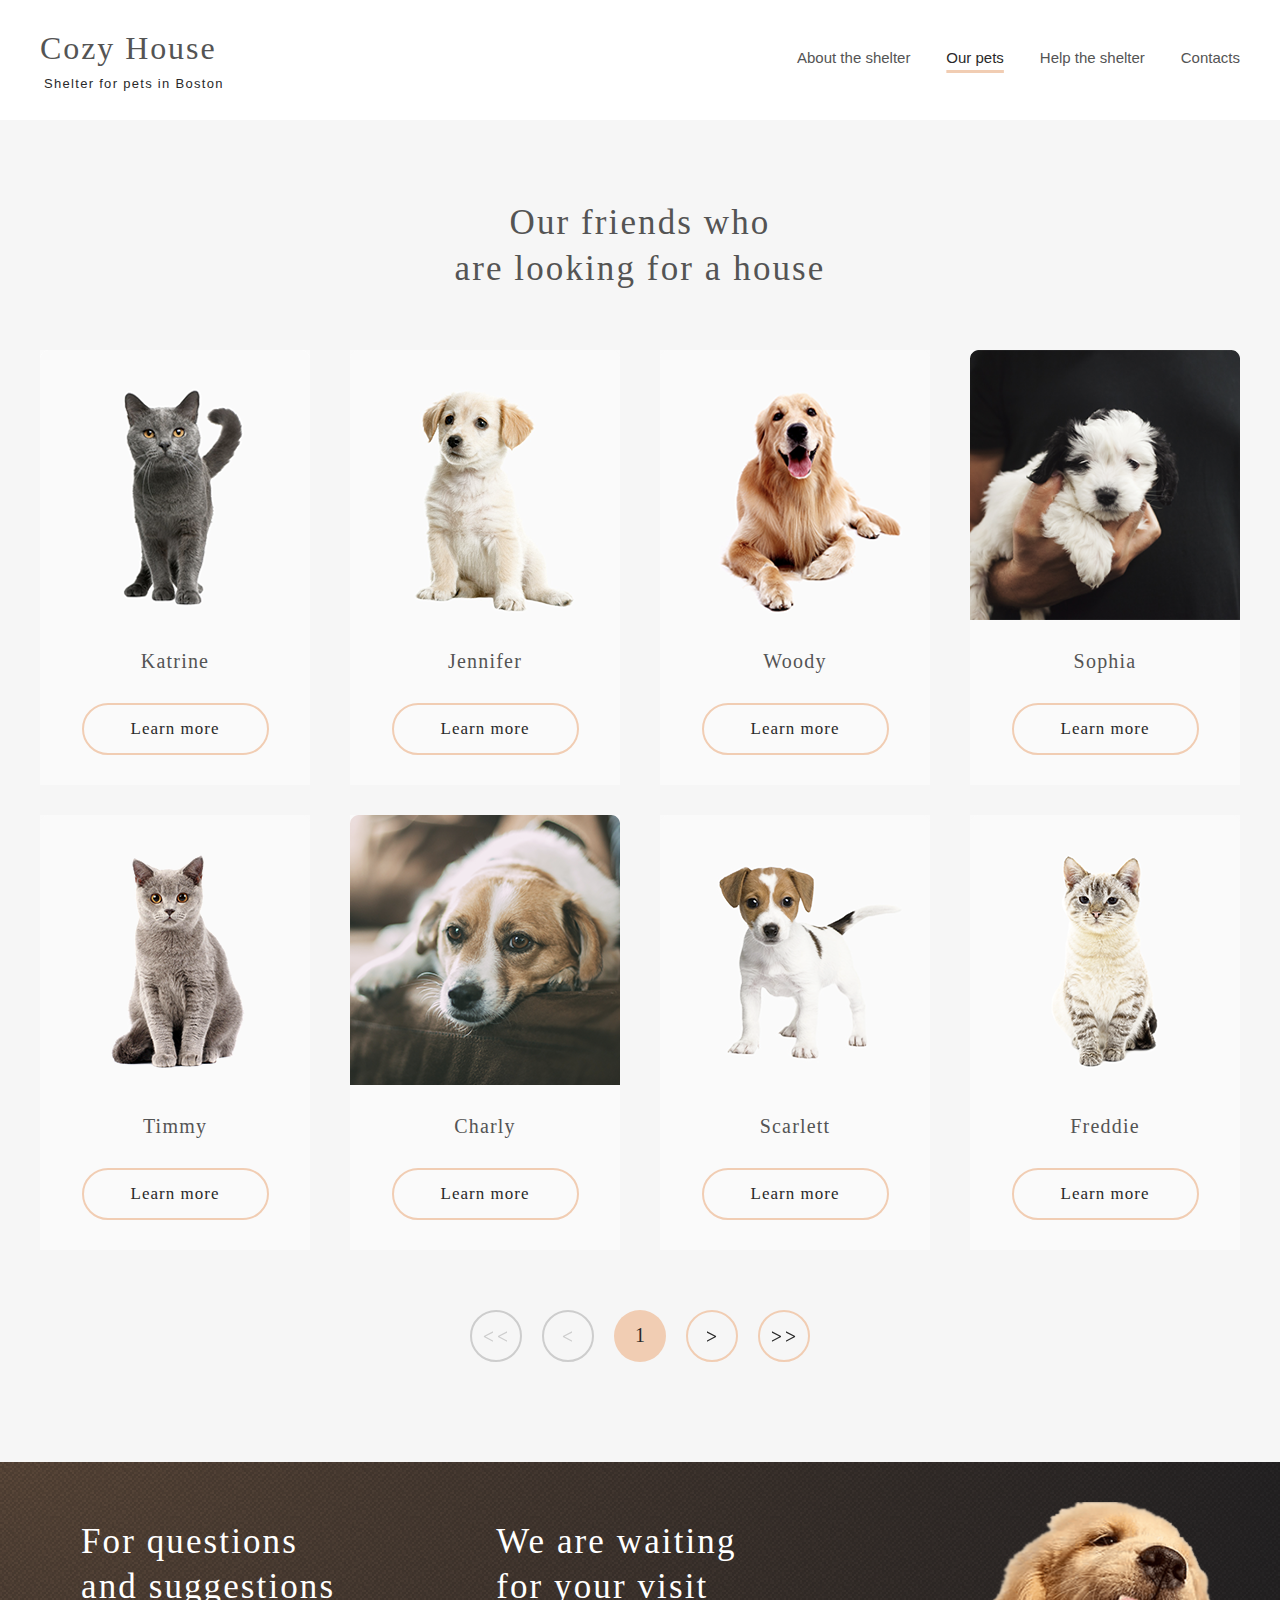
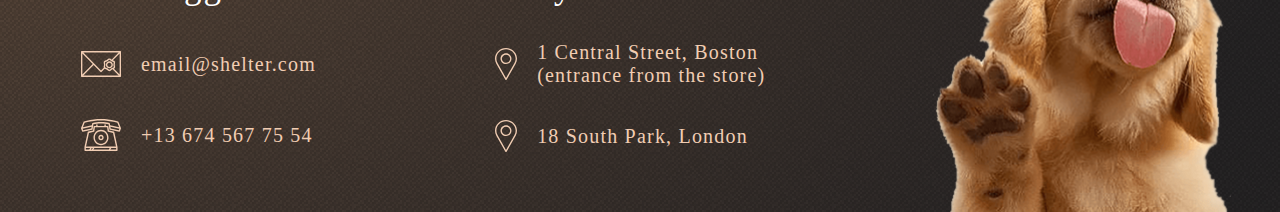
==== shelter/pets/index.html @ 056f2159 "Update index.html" ====
<!doctype html>
<html lang="en">
  <head>
    <meta charset="UTF-8">
    <meta content="ie=edge" http-equiv="X-UA-Compatible">
    <title>Our pets</title>
    <link href="style.css" media="screen" rel="stylesheet">
    <link rel="shortcut icon" href="../assets/icons/favicon.png" type="image/x-icon">
  </head>
  <body>
    <header>
      <div class="wrapper">
        <div class="header-logo">
          <h1>Cozy House</h1>
          <span>Shelter for pets in Boston</span>
        </div>
        <div class="header-nav">
          <a href="../main/index.html">About the shelter</a>
          <a class="active-page" href="#">Our pets</a>
          <a href="../main/index.html#how-help">Help the shelter</a>
          <a href="#footer">Contacts</a>
        </div>
      </div>
    </header>
    <section class="main">
      <div class="main-wrapper">
        <div class="main-title">
          <h3>
            Our friends who <br> are looking for a house
          </h3>
        </div>
        <div class="main-cards">
          <div class="main-cards-card">
            <img alt="" src="../assets/cards/katrine.png">
            <span>Katrine</span>
            <button>Learn more</button>
          </div>
          <div class="main-cards-card">
            <img alt="" src="../assets/cards/jennifer.png">
            <span>Jennifer</span>
            <button>Learn more</button>
          </div>
          <div class="main-cards-card">
            <img alt="" src="../assets/cards/woody.png">
            <span>Woody</span>
            <button>Learn more</button>
          </div>
          <div class="main-cards-card">
            <img alt="" src="../assets/cards/sophia.png">
            <span>Sophia</span>
            <button>Learn more</button>
          </div>
          <div class="main-cards-card">
            <img alt="" src="../assets/cards/timmy.png">
            <span>Timmy</span>
            <button>Learn more</button>
          </div>
          <div class="main-cards-card">
            <img alt="" src="../assets/cards/charly.png">
            <span>Charly</span>
            <button>Learn more</button>
          </div>
          <div class="main-cards-card">
            <img alt="" src="../assets/cards/scarlet.png">
            <span>Scarlett</span>
            <button>Learn more</button>
          </div>
          <div class="main-cards-card">
            <img alt="" src="../assets/cards/freddie.png">
            <span>Freddie</span>
            <button>Learn more</button>
          </div>
        </div>
        <div class="main-buttons">
          <button style="background-image: url(../assets/icons/first.svg)" class="disabled main-buttons-first"></button>
          <button style="background-image: url(../assets/icons/previous.svg)"
                  class="disabled main-buttons-previous"></button>
          <button class="main-buttons-current">1</button>
          <button style="background-image: url(../assets/icons/next.svg)" class="main-buttons-next"></button>
          <button style="background-image: url(../assets/icons/last.svg)" class="main-buttons-last"></button>
        </div>
      </div>
    </section>
    <footer id="footer">
      <div class="footer-wrapper">
        <div class="contacts">
          <h3>For questions <br> and suggestions</h3>
          <div class="email">
            <a href="mailto:email@shelter.com">
              <img alt="email" src="../assets/icons/mail.svg">
              email@shelter.com
            </a>
          </div>
          <div class="phone">
            <a href="tel:+136745677554">
              <img alt="phone" src="../assets/icons/phone.svg">
              +13 674 567 75 54
            </a>
          </div>
        </div>
        <div class="location">
          <h3>We are waiting <br> for your visit</h3>
          <div class="location-boston">
            <a href="https://goo.gl/maps/7cf2L5GJ5AX2Ud5y5" target="_blank">
              <img alt="pin" src="../assets/icons/pin.svg">
              1 Central Street, Boston <br>
              (entrance
              from the store)
            </a>
          </div>
          <div class="location-lindon">
            <a href="https://goo.gl/maps/xNf16CDKiqx4kDA86" target="_blank">
              <img alt="pin" src="../assets/icons/pin.svg">
              18 South Park, London
            </a>
          </div>
        </div>
        <div class="footer-puppy">

        </div>
      </div>
    </footer>
    <script src="script.js"></script>
  </body>
</html>
---- shelter/pets/style.css ----
@import "../styles/header.css";
@import "../styles/pets.css";
@import "../styles/footer.css";

* {
  margin: 0;
}

body {
  display: flex;
  flex-direction: column;
  justify-content: center;
  align-items: center;
  flex-wrap: wrap;
}

button {
  transition: 0.3s;
}

button:hover {
  background: #FDDCC4;
  border: 2px solid #FDDCC4;
}

header {
  height: 120px;
}

.header-logo span,.header-nav .active-page  {
  color: #292929;
}

.header-logo h1, .header-nav a {
  color: #545454;
}

.header-nav a:hover {
  color: #292929;
}

.header-nav .active-page:hover {
  color: #292929;
}

.preload * {
  -webkit-transition: none !important;
  -moz-transition: none !important;
  -ms-transition: none !important;
  -o-transition: none !important;
}
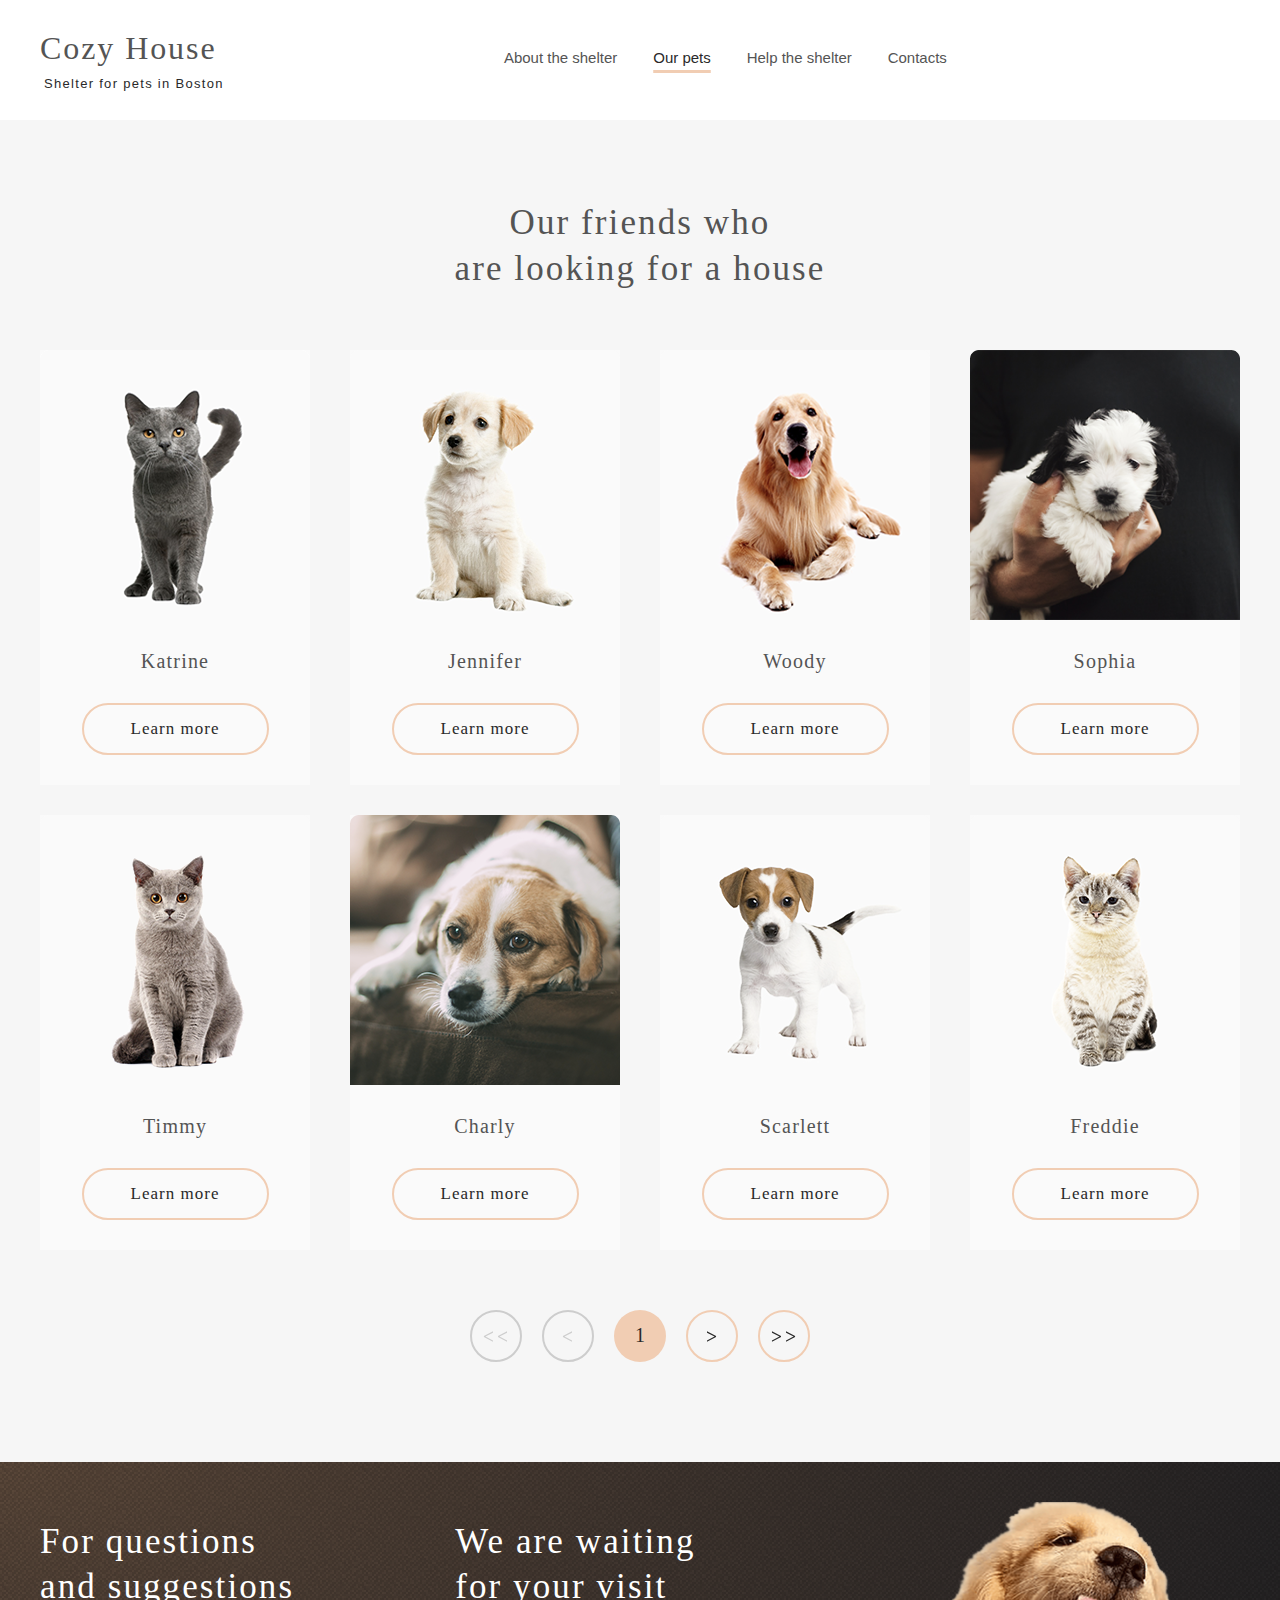
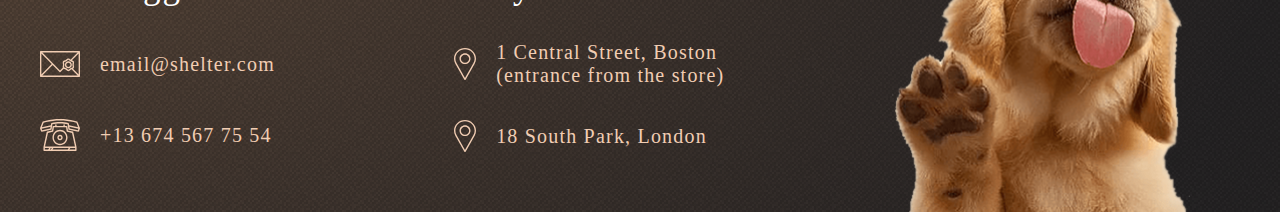
==== commit afa57ccf: "feat: done pets page for 768 and 320 (2.04.2023 21:38)" ====
--- a/shelter/pets/index.html
+++ b/shelter/pets/index.html
@@ -1,125 +1,131 @@
-<!doctype html>
-<html lang="en">
-  <head>
-    <meta charset="UTF-8">
-    <meta content="ie=edge" http-equiv="X-UA-Compatible">
-    <title>Our pets</title>
-    <link href="style.css" media="screen" rel="stylesheet">
-    <link rel="shortcut icon" href="../assets/icons/favicon.png" type="image/x-icon">
-  </head>
-  <body>
-    <header>
-      <div class="wrapper">
-        <div class="header-logo">
-          <h1>Cozy House</h1>
-          <span>Shelter for pets in Boston</span>
-        </div>
-        <div class="header-nav">
-          <a href="../main/index.html">About the shelter</a>
-          <a class="active-page" href="#">Our pets</a>
-          <a href="../main/index.html#how-help">Help the shelter</a>
-          <a href="#footer">Contacts</a>
-        </div>
-      </div>
-    </header>
-    <section class="main">
-      <div class="main-wrapper">
-        <div class="main-title">
-          <h3>
-            Our friends who <br> are looking for a house
-          </h3>
-        </div>
-        <div class="main-cards">
-          <div class="main-cards-card">
-            <img alt="" src="../assets/cards/katrine.png">
-            <span>Katrine</span>
-            <button>Learn more</button>
-          </div>
-          <div class="main-cards-card">
-            <img alt="" src="../assets/cards/jennifer.png">
-            <span>Jennifer</span>
-            <button>Learn more</button>
-          </div>
-          <div class="main-cards-card">
-            <img alt="" src="../assets/cards/woody.png">
-            <span>Woody</span>
-            <button>Learn more</button>
-          </div>
-          <div class="main-cards-card">
-            <img alt="" src="../assets/cards/sophia.png">
-            <span>Sophia</span>
-            <button>Learn more</button>
-          </div>
-          <div class="main-cards-card">
-            <img alt="" src="../assets/cards/timmy.png">
-            <span>Timmy</span>
-            <button>Learn more</button>
-          </div>
-          <div class="main-cards-card">
-            <img alt="" src="../assets/cards/charly.png">
-            <span>Charly</span>
-            <button>Learn more</button>
-          </div>
-          <div class="main-cards-card">
-            <img alt="" src="../assets/cards/scarlet.png">
-            <span>Scarlett</span>
-            <button>Learn more</button>
-          </div>
-          <div class="main-cards-card">
-            <img alt="" src="../assets/cards/freddie.png">
-            <span>Freddie</span>
-            <button>Learn more</button>
-          </div>
-        </div>
-        <div class="main-buttons">
-          <button style="background-image: url(../assets/icons/first.svg)" class="disabled main-buttons-first"></button>
-          <button style="background-image: url(../assets/icons/previous.svg)"
-                  class="disabled main-buttons-previous"></button>
-          <button class="main-buttons-current">1</button>
-          <button style="background-image: url(../assets/icons/next.svg)" class="main-buttons-next"></button>
-          <button style="background-image: url(../assets/icons/last.svg)" class="main-buttons-last"></button>
-        </div>
-      </div>
-    </section>
-    <footer id="footer">
-      <div class="footer-wrapper">
-        <div class="contacts">
-          <h3>For questions <br> and suggestions</h3>
-          <div class="email">
-            <a href="mailto:email@shelter.com">
-              <img alt="email" src="../assets/icons/mail.svg">
-              email@shelter.com
-            </a>
-          </div>
-          <div class="phone">
-            <a href="tel:+136745677554">
-              <img alt="phone" src="../assets/icons/phone.svg">
-              +13 674 567 75 54
-            </a>
-          </div>
-        </div>
-        <div class="location">
-          <h3>We are waiting <br> for your visit</h3>
-          <div class="location-boston">
-            <a href="https://goo.gl/maps/7cf2L5GJ5AX2Ud5y5" target="_blank">
-              <img alt="pin" src="../assets/icons/pin.svg">
-              1 Central Street, Boston <br>
-              (entrance
-              from the store)
-            </a>
-          </div>
-          <div class="location-lindon">
-            <a href="https://goo.gl/maps/xNf16CDKiqx4kDA86" target="_blank">
-              <img alt="pin" src="../assets/icons/pin.svg">
-              18 South Park, London
-            </a>
-          </div>
-        </div>
-        <div class="footer-puppy">
-
-        </div>
-      </div>
-    </footer>
-    <script src="script.js"></script>
-  </body>
-</html>
+<!doctype html>
+<html lang="en">
+  <head>
+    <meta charset="UTF-8">
+    <meta content="ie=edge" http-equiv="X-UA-Compatible">
+    <title>Our pets</title>
+    <link href="style.css" media="screen" rel="stylesheet">
+    <link rel="shortcut icon" href="../assets/icons/favicon.png" type="image/x-icon">
+  </head>
+  <body>
+    <header>
+      <div class="wrapper">
+        <div class="header-logo">
+          <a href="../main/index.html"><h1>Cozy House</h1></a>
+          <span>Shelter for pets in Boston</span>
+        </div>
+        <div class="header-nav">
+          <a href="../main/index.html">About the shelter</a>
+          <a class="active-page" href="#">Our pets</a>
+          <a href="../main/index.html#how-help">Help the shelter</a>
+          <a href="#footer">Contacts</a>
+        </div>
+        <div class="burger-menu">
+          <input id="burger-menu-toggler" type="checkbox">
+          <label class="burger-menu-button" for="burger-menu-toggler">
+            <span></span>
+          </label>
+        </div>
+      </div>
+    </header>
+    <section class="main">
+      <div class="main-wrapper">
+        <div class="main-title">
+          <h3>
+            Our friends who <br> are looking for a house
+          </h3>
+        </div>
+        <div class="main-cards">
+          <div class="main-cards-card">
+            <img alt="" src="../assets/cards/katrine.png">
+            <span>Katrine</span>
+            <button>Learn more</button>
+          </div>
+          <div class="main-cards-card">
+            <img alt="" src="../assets/cards/jennifer.png">
+            <span>Jennifer</span>
+            <button>Learn more</button>
+          </div>
+          <div class="main-cards-card">
+            <img alt="" src="../assets/cards/woody.png">
+            <span>Woody</span>
+            <button>Learn more</button>
+          </div>
+          <div class="main-cards-card">
+            <img alt="" src="../assets/cards/sophia.png">
+            <span>Sophia</span>
+            <button>Learn more</button>
+          </div>
+          <div class="main-cards-card">
+            <img alt="" src="../assets/cards/timmy.png">
+            <span>Timmy</span>
+            <button>Learn more</button>
+          </div>
+          <div class="main-cards-card">
+            <img alt="" src="../assets/cards/charly.png">
+            <span>Charly</span>
+            <button>Learn more</button>
+          </div>
+          <div class="main-cards-card">
+            <img alt="" src="../assets/cards/scarlet.png">
+            <span>Scarlett</span>
+            <button>Learn more</button>
+          </div>
+          <div class="main-cards-card">
+            <img alt="" src="../assets/cards/freddie.png">
+            <span>Freddie</span>
+            <button>Learn more</button>
+          </div>
+        </div>
+        <div class="main-buttons">
+          <button style="background-image: url(../assets/icons/first.svg)" class="disabled main-buttons-first"></button>
+          <button style="background-image: url(../assets/icons/previous.svg)"
+                  class="disabled main-buttons-previous"></button>
+          <button class="main-buttons-current">1</button>
+          <button style="background-image: url(../assets/icons/next.svg)" class="main-buttons-next"></button>
+          <button style="background-image: url(../assets/icons/last.svg)" class="main-buttons-last"></button>
+        </div>
+      </div>
+    </section>
+    <footer id="footer">
+      <div class="footer-wrapper">
+        <div class="contacts">
+          <h3>For questions <br> and suggestions</h3>
+          <div class="email">
+            <a href="mailto:email@shelter.com">
+              <img alt="email" src="../assets/icons/mail.svg">
+              email@shelter.com
+            </a>
+          </div>
+          <div class="phone">
+            <a href="tel:+136745677554">
+              <img alt="phone" src="../assets/icons/phone.svg">
+              +13 674 567 75 54
+            </a>
+          </div>
+        </div>
+        <div class="location">
+          <h3>We are waiting <br> for your visit</h3>
+          <div class="location-boston">
+            <a href="https://goo.gl/maps/7cf2L5GJ5AX2Ud5y5" target="_blank">
+              <img alt="pin" src="../assets/icons/pin.svg">
+              1 Central Street, Boston <br>
+              (entrance
+              from the store)
+            </a>
+          </div>
+          <div class="location-lindon">
+            <a href="https://goo.gl/maps/xNf16CDKiqx4kDA86" target="_blank">
+              <img alt="pin" src="../assets/icons/pin.svg">
+              18 South Park, London
+            </a>
+          </div>
+        </div>
+        <div class="footer-puppy">
+
+        </div>
+      </div>
+    </footer>
+    <script src="script.js"></script>
+  </body>
+</html>--- a/shelter/pets/style.css
+++ b/shelter/pets/style.css
@@ -1,51 +1,62 @@
-@import "../styles/header.css";
-@import "../styles/pets.css";
-@import "../styles/footer.css";
-
-* {
-  margin: 0;
-}
-
-body {
-  display: flex;
-  flex-direction: column;
-  justify-content: center;
-  align-items: center;
-  flex-wrap: wrap;
-}
-
-button {
-  transition: 0.3s;
-}
-
-button:hover {
-  background: #FDDCC4;
-  border: 2px solid #FDDCC4;
-}
-
-header {
-  height: 120px;
-}
-
-.header-logo span,.header-nav .active-page  {
-  color: #292929;
-}
-
-.header-logo h1, .header-nav a {
-  color: #545454;
-}
-
-.header-nav a:hover {
-  color: #292929;
-}
-
-.header-nav .active-page:hover {
-  color: #292929;
-}
-
-.preload * {
-  -webkit-transition: none !important;
-  -moz-transition: none !important;
-  -ms-transition: none !important;
-  -o-transition: none !important;
+@import "../styles/header.css";
+@import "../styles/pets.css";
+@import "../styles/footer.css";
+
+* {
+  margin: 0;
+  scroll-behavior: smooth;
+}
+
+body {
+  display: flex;
+  flex-direction: column;
+  justify-content: center;
+  align-items: center;
+  flex-wrap: wrap;
+}
+
+button {
+  transition: 0.3s;
+}
+
+button:hover {
+  background: #FDDCC4;
+  border: 2px solid #FDDCC4;
+}
+
+header {
+  height: 120px;
+}
+
+.header-logo span,.header-nav .active-page  {
+  color: #292929;
+}
+
+.header-logo h1, .header-nav a {
+  color: #545454;
+}
+
+.header-nav a:hover {
+  color: #292929;
+}
+
+.header-nav .active-page:hover {
+  color: #292929;
+}
+
+.burger-menu-button > span,
+.burger-menu-button > span::before,
+.burger-menu-button > span::after {
+  background-color: #000000;
+}
+
+.preload * {
+  -webkit-transition: none !important;
+  -moz-transition: none !important;
+  -ms-transition: none !important;
+  -o-transition: none !important;
+}
+
+::-webkit-scrollbar {
+  display: none;
 }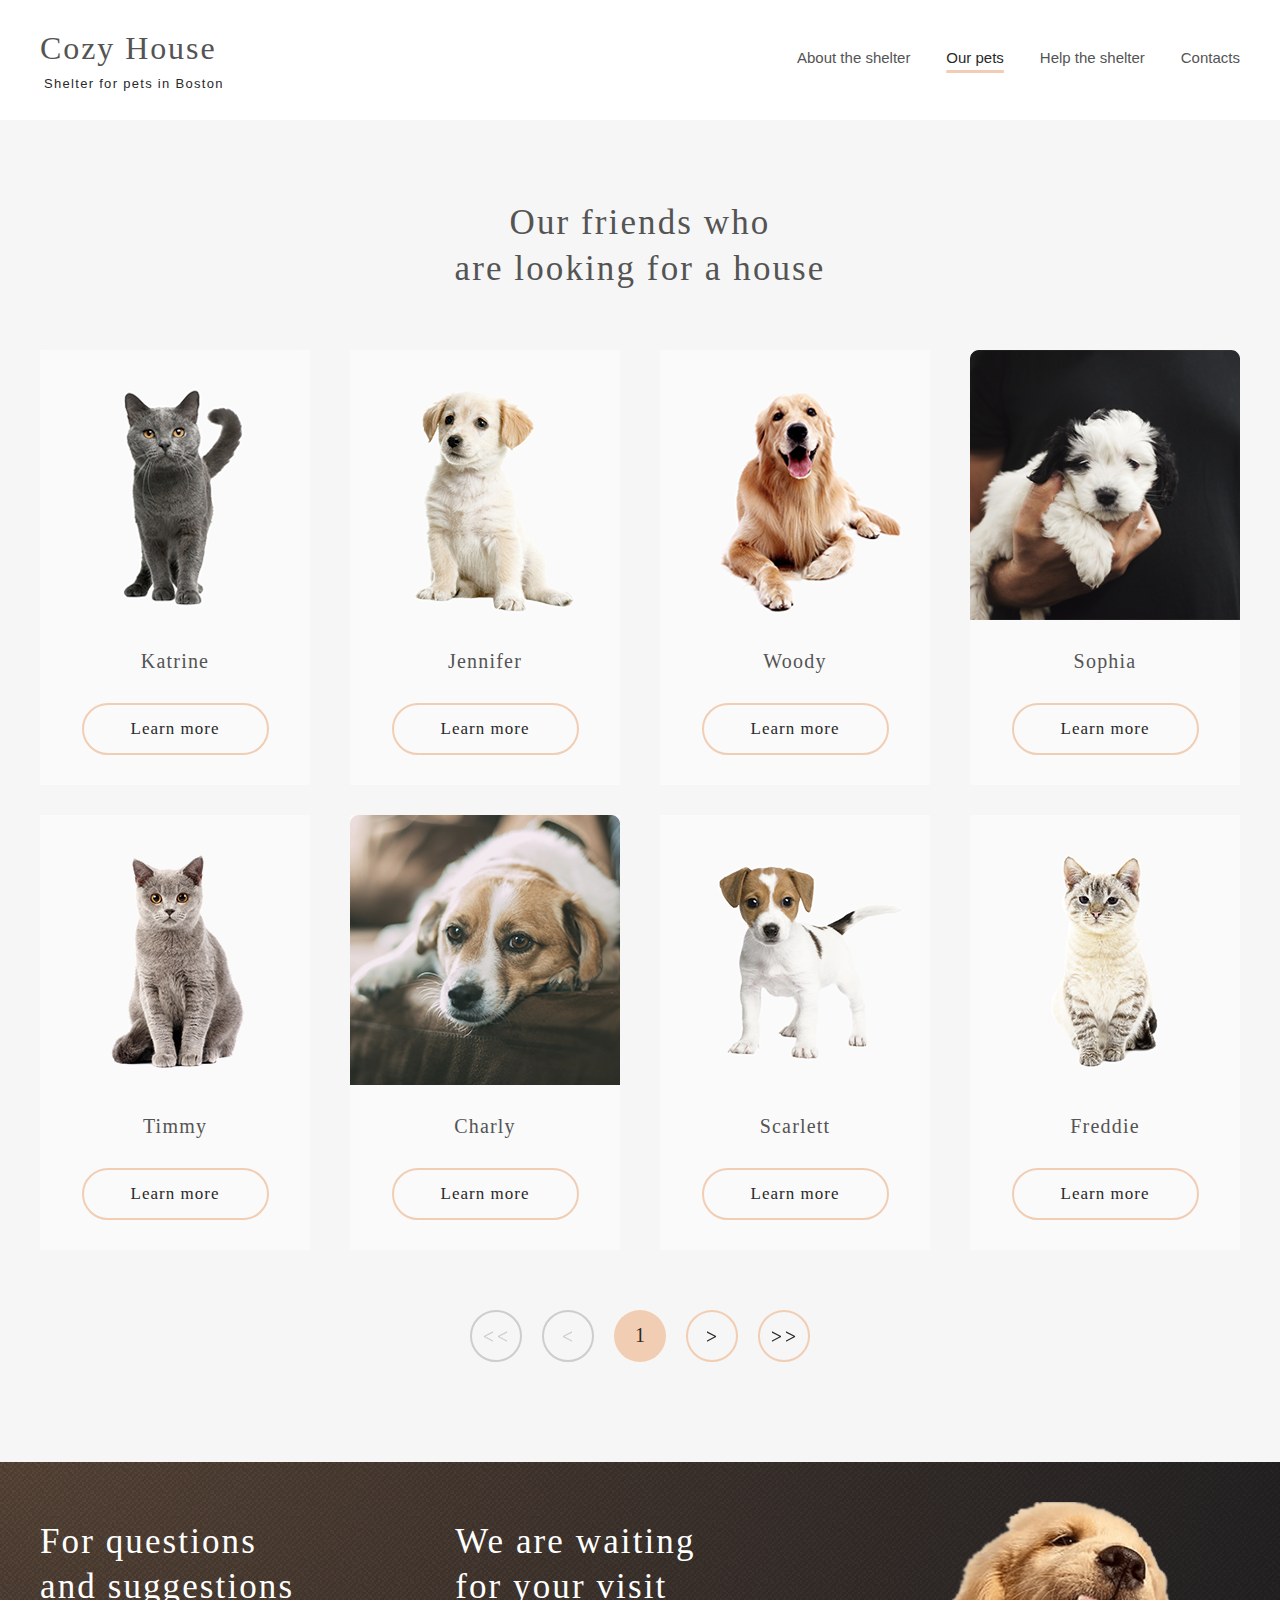
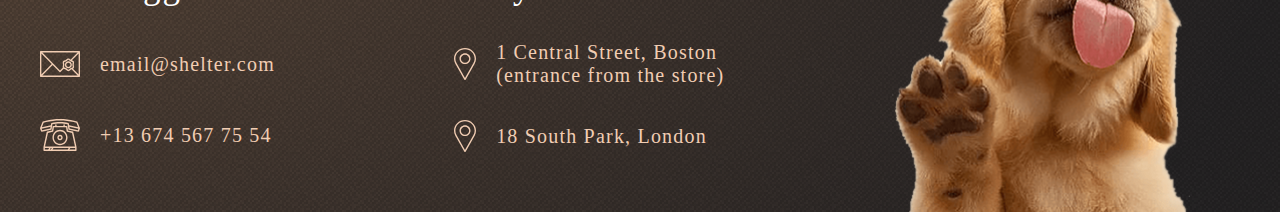
==== commit ed1b46a2: "fix: fix bug with tablet version on mobile (2.04.2023 22:01)" ====
--- a/shelter/pets/index.html
+++ b/shelter/pets/index.html
@@ -2,6 +2,7 @@
 <html lang="en">
   <head>
     <meta charset="UTF-8">
+    <meta name="viewport" content="width=device-width, initial-scale=1.0">
     <meta content="ie=edge" http-equiv="X-UA-Compatible">
     <title>Our pets</title>
     <link href="style.css" media="screen" rel="stylesheet">
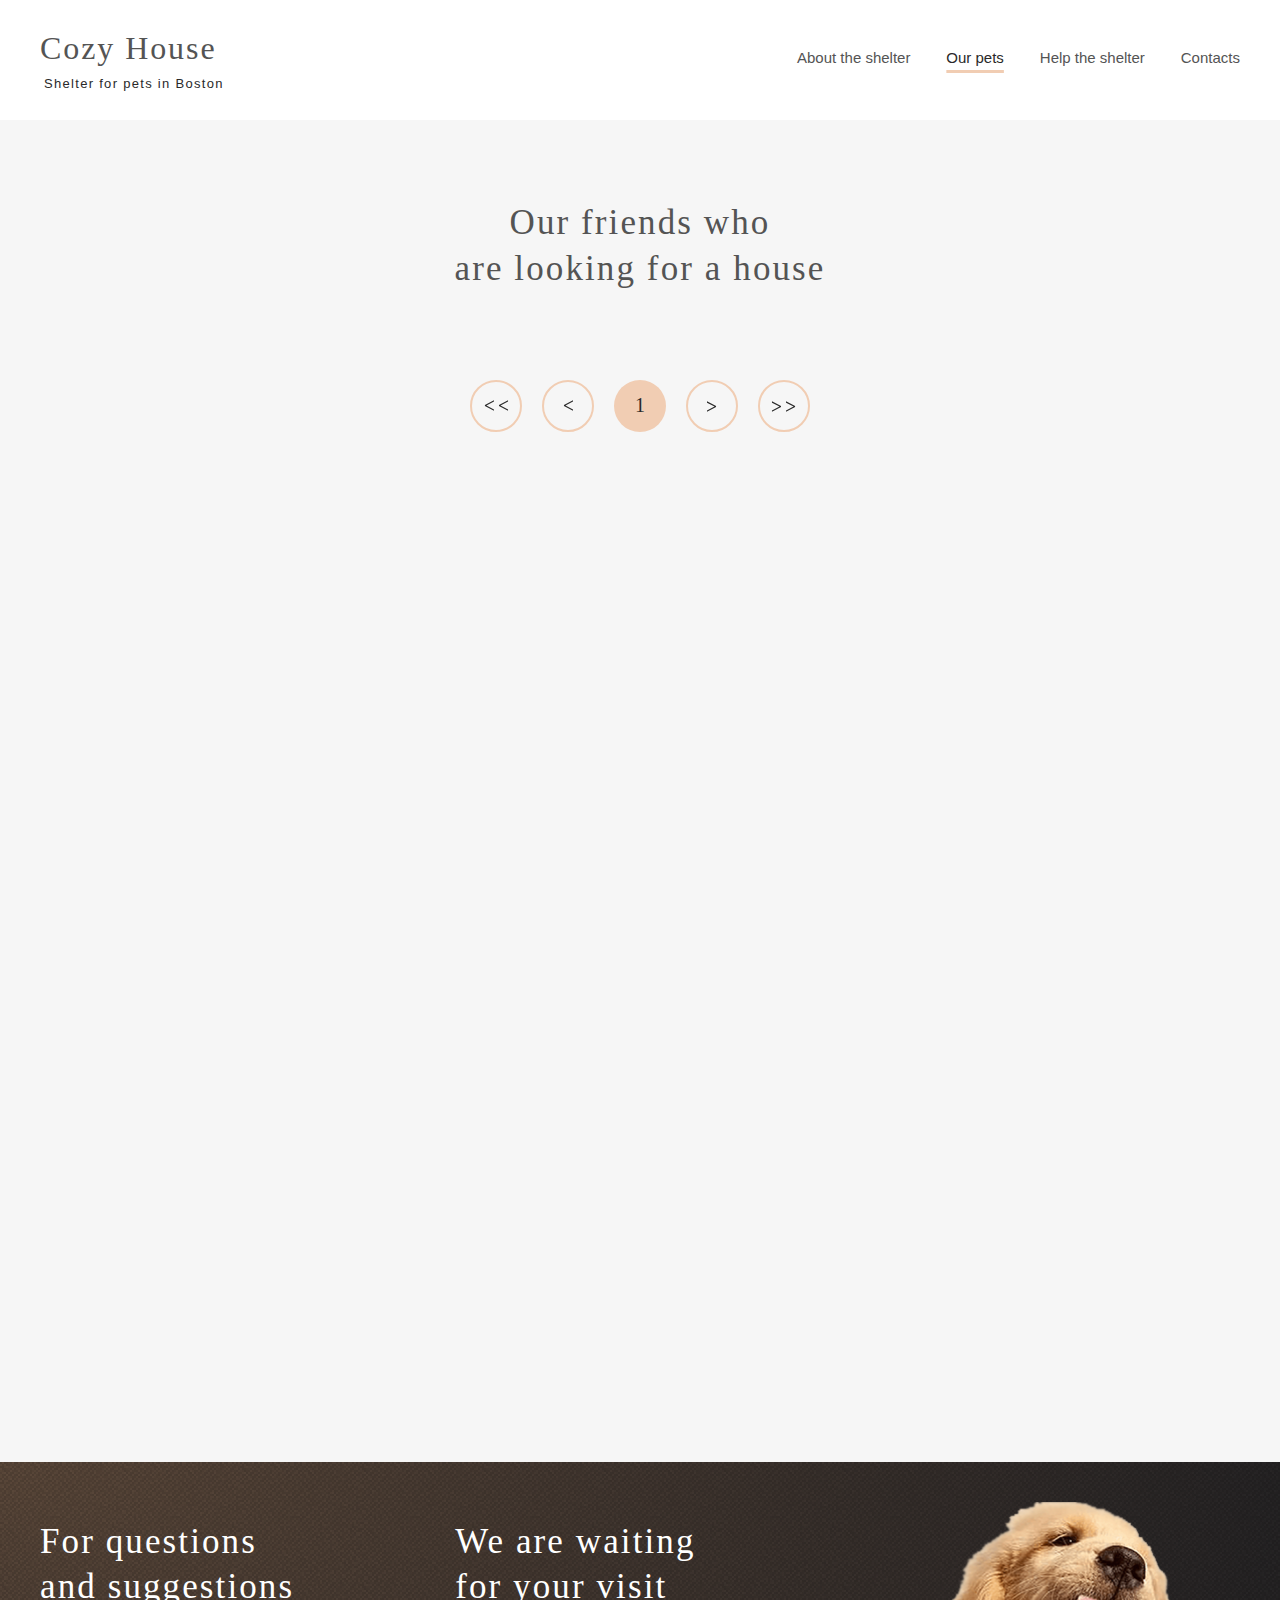
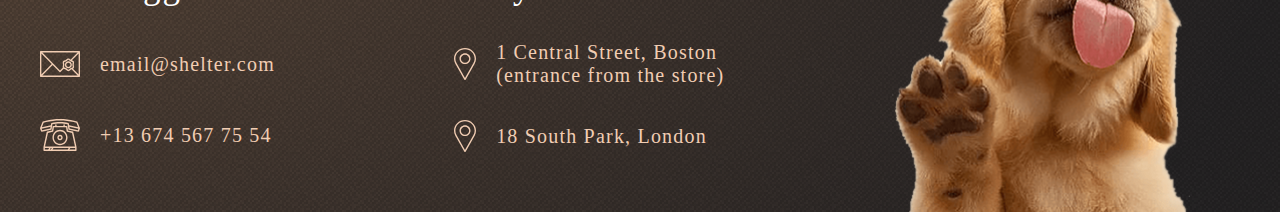
==== commit c0577241: "feat: add pagination, and little fix slider bugs(10.04.2023 21:58)" ====
--- a/shelter/pets/index.html
+++ b/shelter/pets/index.html
@@ -27,6 +27,13 @@
             <span></span>
           </label>
         </div>
+        <div style="right: -100%" class="header-mobile-menu-background"></div>
+        <div style="right: -100%" class="header-mobile-menu">
+          <a class="header-mobile-menu-link" href="../main/index.html">About the shelter</a>
+          <a class="header-mobile-menu-link active-page" href="../pets/index.html">Our pets</a>
+          <a class="header-mobile-menu-link" href="../main/index.html#how-help">Help the shelter</a>
+          <a class="header-mobile-menu-link" href="#footer">Contacts</a>
+        </div>
       </div>
     </header>
     <section class="main">
@@ -37,51 +44,12 @@
           </h3>
         </div>
         <div class="main-cards">
-          <div class="main-cards-card">
-            <img alt="" src="../assets/cards/katrine.png">
-            <span>Katrine</span>
-            <button>Learn more</button>
-          </div>
-          <div class="main-cards-card">
-            <img alt="" src="../assets/cards/jennifer.png">
-            <span>Jennifer</span>
-            <button>Learn more</button>
-          </div>
-          <div class="main-cards-card">
-            <img alt="" src="../assets/cards/woody.png">
-            <span>Woody</span>
-            <button>Learn more</button>
-          </div>
-          <div class="main-cards-card">
-            <img alt="" src="../assets/cards/sophia.png">
-            <span>Sophia</span>
-            <button>Learn more</button>
-          </div>
-          <div class="main-cards-card">
-            <img alt="" src="../assets/cards/timmy.png">
-            <span>Timmy</span>
-            <button>Learn more</button>
-          </div>
-          <div class="main-cards-card">
-            <img alt="" src="../assets/cards/charly.png">
-            <span>Charly</span>
-            <button>Learn more</button>
-          </div>
-          <div class="main-cards-card">
-            <img alt="" src="../assets/cards/scarlet.png">
-            <span>Scarlett</span>
-            <button>Learn more</button>
-          </div>
-          <div class="main-cards-card">
-            <img alt="" src="../assets/cards/freddie.png">
-            <span>Freddie</span>
-            <button>Learn more</button>
-          </div>
+
         </div>
         <div class="main-buttons">
-          <button style="background-image: url(../assets/icons/first.svg)" class="disabled main-buttons-first"></button>
-          <button style="background-image: url(../assets/icons/previous.svg)"
-                  class="disabled main-buttons-previous"></button>
+          <button style="background-image: url(../assets/icons/last.svg); transform: rotate(180deg)" class="main-buttons-first disabled"></button>
+          <button style="background-image: url(../assets/icons/next.svg); transform: rotate(180deg)"
+                  class="main-buttons-previous disabled"></button>
           <button class="main-buttons-current">1</button>
           <button style="background-image: url(../assets/icons/next.svg)" class="main-buttons-next"></button>
           <button style="background-image: url(../assets/icons/last.svg)" class="main-buttons-last"></button>
@@ -127,6 +95,6 @@
         </div>
       </div>
     </footer>
-    <script src="script.js"></script>
+    <script type="module" src="script.js"></script>
   </body>
 </html>